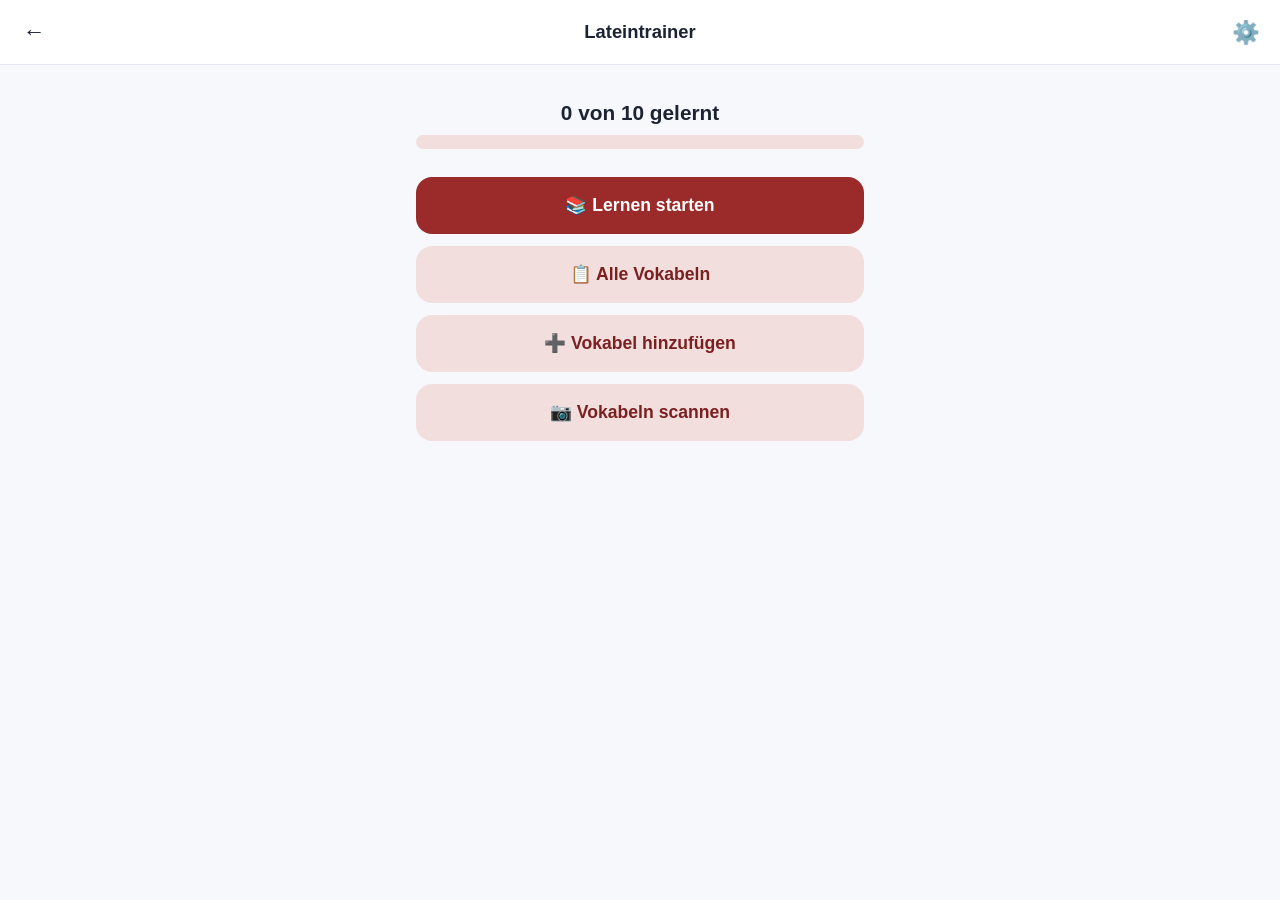
==== latein/index.html @ 379d3b6e "Neue Lateintrainer-App als eigenes Home-Bildschirm-Icon (/latein/) Eigenständige PWA im selben Repo," ====
<!DOCTYPE html>
<html lang="de">
<head>
<meta charset="UTF-8">
<meta name="viewport" content="width=device-width, initial-scale=1, viewport-fit=cover, maximum-scale=1">
<title>Lateintrainer</title>

<link rel="manifest" href="manifest.webmanifest">
<meta name="theme-color" content="#9b2a2a">
<meta name="apple-mobile-web-app-capable" content="yes">
<meta name="apple-mobile-web-app-status-bar-style" content="default">
<meta name="apple-mobile-web-app-title" content="Latein">
<link rel="apple-touch-icon" href="icons/apple-touch-icon.png">
<link rel="icon" href="icons/icon-192.png">

<link rel="stylesheet" href="style.css">
</head>
<body>

<header class="topbar">
  <button id="btn-back" class="icon-btn" hidden aria-label="Zurück">←</button>
  <h1 id="page-title">Lateintrainer</h1>
  <button id="btn-settings" class="icon-btn" aria-label="Einstellungen">⚙️</button>
</header>

<main id="app">

  <!-- ===== START / HOME ===== -->
  <section id="view-home" class="view">
    <div class="home-stats" id="home-stats">
      <p class="stat-big"><span id="stat-learned">0</span> von <span id="stat-total">0</span> gelernt</p>
      <div class="progress-bar"><div id="home-progress-fill" class="progress-fill"></div></div>
    </div>

    <div class="button-stack">
      <button class="btn btn-primary btn-large" id="btn-start-learn">📚 Lernen starten</button>
      <button class="btn btn-secondary btn-large" id="btn-vocab-list">📋 Alle Vokabeln</button>
      <button class="btn btn-secondary btn-large" id="btn-add-vocab">➕ Vokabel hinzufügen</button>
      <button class="btn btn-secondary btn-large" id="btn-scan-photo">📷 Vokabeln scannen</button>
    </div>
  </section>

  <!-- ===== LERN-SETUP ===== -->
  <section id="view-learn-setup" class="view">
    <h2>Lektion (optional)</h2>
    <select id="lesson-filter" class="select-input">
      <option value="">Alle Lektionen</option>
    </select>

    <p id="learn-setup-info" class="hint-text"></p>

    <button class="btn btn-primary btn-large" id="btn-begin-learning" style="margin-top:20px;">Los geht's</button>
  </section>

  <!-- ===== LERNMODUS ===== -->
  <section id="view-learn" class="view">
    <div class="learn-progress">
      <div class="progress-bar"><div id="learn-progress-fill" class="progress-fill"></div></div>
      <p id="learn-progress-text" class="hint-text"></p>
    </div>

    <div class="flashcard">
      <p class="card-direction">Latein → Deutsch</p>
      <p class="card-word" id="card-word">—</p>
    </div>

    <form id="answer-form" autocomplete="off">
      <input type="text" id="answer-input" class="text-input" placeholder="Deutsch eingeben…" autocapitalize="off" autocorrect="off" spellcheck="false">
      <div id="choice-answers" class="choice-group" hidden></div>
      <div id="feedback-box" class="feedback-box" hidden></div>
      <button type="submit" class="btn btn-primary btn-large" id="btn-check-answer">Prüfen</button>
      <button type="button" class="btn btn-secondary btn-large" id="btn-next-card" hidden>Weiter →</button>
    </form>
  </section>

  <!-- ===== LERNEN FERTIG ===== -->
  <section id="view-learn-done" class="view">
    <div class="done-box">
      <p class="done-emoji">🎉</p>
      <h2>Runde geschafft!</h2>
      <p id="learn-done-text" class="hint-text"></p>
      <div class="button-stack">
        <button class="btn btn-primary btn-large" id="btn-done-home">Zur Startseite</button>
        <button class="btn btn-secondary btn-large" id="btn-done-again">Nochmal lernen</button>
      </div>
    </div>
  </section>

  <!-- ===== VOKABELLISTE ===== -->
  <section id="view-list" class="view">
    <div class="list-toolbar">
      <select id="list-lesson-filter" class="select-input">
        <option value="">Alle Lektionen</option>
      </select>
      <select id="list-status-filter" class="select-input">
        <option value="">Alle</option>
        <option value="learned">Gelernt</option>
        <option value="open">Noch offen</option>
      </select>
    </div>
    <ul id="vocab-list" class="vocab-list"></ul>
    <button class="btn btn-primary btn-large fixed-bottom-btn" id="btn-list-add">➕ Neue Vokabel</button>
  </section>

  <!-- ===== VOKABEL HINZUFÜGEN / BEARBEITEN ===== -->
  <section id="view-edit" class="view">
    <form id="vocab-form">
      <label class="form-label" for="input-la">Latein</label>
      <input type="text" id="input-la" class="text-input" autocapitalize="off" autocorrect="off" spellcheck="false" required>

      <label class="form-label" for="input-de">Deutsch <small>(mehrere Übersetzungen mit Komma trennen)</small></label>
      <input type="text" id="input-de" class="text-input" autocapitalize="off" autocorrect="off" spellcheck="false" required>

      <label class="form-label" for="input-lesson">Lektion (optional)</label>
      <input type="text" id="input-lesson" class="text-input" autocapitalize="off" autocorrect="off">

      <div class="button-stack" style="margin-top:20px;">
        <button type="submit" class="btn btn-primary btn-large" id="btn-save-vocab">Speichern</button>
        <button type="button" class="btn btn-danger btn-large" id="btn-delete-vocab" hidden>Löschen</button>
        <button type="button" class="btn btn-secondary btn-large" id="btn-cancel-edit">Abbrechen</button>
      </div>
    </form>
  </section>

  <!-- ===== FOTO-SCAN ===== -->
  <section id="view-scan" class="view">
    <div id="scan-step-pick">
      <p class="hint-text">Fotografiere eine Buchseite mit einer zweispaltigen Vokabeltabelle (Latein | Deutsch) oder wähle ein vorhandenes Foto bzw. einen Screenshot aus.</p>
      <label class="btn btn-primary btn-large" id="btn-pick-photo-label" for="scan-file-input">📷 Foto wählen</label>
      <input type="file" id="scan-file-input" accept="image/*" hidden>
    </div>

    <img id="scan-preview" alt="Ausgewähltes Foto" hidden>

    <div id="scan-step-progress" hidden>
      <p class="hint-text" id="scan-progress-text">Texterkennung läuft…</p>
      <div class="progress-bar"><div id="scan-progress-fill" class="progress-fill"></div></div>
    </div>

    <div id="scan-step-correct" hidden>
      <label class="form-label" for="scan-lesson">Lektion (optional, für alle)</label>
      <input type="text" id="scan-lesson" class="text-input" autocapitalize="off" autocorrect="off">

      <p class="hint-text" id="scan-correct-info"></p>

      <div id="scan-rows"></div>

      <button type="button" class="btn btn-secondary btn-large" id="btn-scan-add-row">➕ Zeile hinzufügen</button>

      <div class="button-stack" style="margin-top:20px;">
        <button type="button" class="btn btn-primary btn-large" id="btn-scan-save">Vokabeln speichern</button>
        <button type="button" class="btn btn-secondary btn-large" id="btn-scan-cancel">Abbrechen</button>
      </div>
    </div>
  </section>

  <!-- ===== EINSTELLUNGEN ===== -->
  <section id="view-settings" class="view">
    <h2>Zentrale Vokabelliste</h2>
    <div class="button-stack">
      <button class="btn btn-primary btn-large" id="btn-load-server">☁️ Vokabeln vom Server laden</button>
    </div>
    <p class="hint-text">Lädt die gemeinsame Vokabelliste direkt – wird hinzugefügt bzw. aktualisiert, nichts wird gelöscht.</p>

    <h2>Backup</h2>
    <div class="button-stack">
      <button class="btn btn-secondary btn-large" id="btn-export">⬇️ Vokabeln exportieren</button>
      <button class="btn btn-secondary btn-large" id="btn-import">⬆️ Vokabeln aus Datei importieren</button>
      <input type="file" id="import-file-input" accept="application/json" hidden>
    </div>

    <h2>Fortschritt</h2>
    <div class="button-stack">
      <button class="btn btn-danger btn-large" id="btn-reset-progress">🔄 Lernfortschritt zurücksetzen</button>
    </div>

    <h2>Gefahrenzone</h2>
    <div class="button-stack">
      <button class="btn btn-danger btn-large" id="btn-delete-all">🗑️ Alle Vokabeln löschen</button>
    </div>

    <p id="settings-message" class="hint-text"></p>
  </section>

</main>

<div id="toast" class="toast" hidden></div>

<script src="app.js"></script>
</body>
</html>
---- latein/style.css ----
:root {
  --accent: #9b2a2a;
  --accent-dark: #7a2020;
  --accent-light: #f3dede;
  --yellow: #e6b95a;
  --green: #35b36b;
  --red: #e5484d;
  --bg: #f6f8fc;
  --text: #1c2333;
  --text-soft: #5c6478;
  --card-bg: #ffffff;
  --border: #e2e7f1;
  --radius: 16px;
  --safe-top: env(safe-area-inset-top, 0px);
  --safe-bottom: env(safe-area-inset-bottom, 0px);
}

* { box-sizing: border-box; }

html, body {
  margin: 0;
  padding: 0;
  height: 100%;
  background: var(--bg);
  color: var(--text);
  font-family: -apple-system, BlinkMacSystemFont, "SF Pro Text", "Helvetica Neue", Arial, sans-serif;
  -webkit-tap-highlight-color: transparent;
}

body {
  overscroll-behavior-y: none;
}

h1, h2 { margin: 0 0 12px 0; }
h2 { font-size: 1.05rem; color: var(--text-soft); margin-top: 24px; }

.topbar {
  position: sticky;
  top: 0;
  z-index: 10;
  display: flex;
  align-items: center;
  justify-content: space-between;
  padding: calc(var(--safe-top) + 10px) 12px 10px 12px;
  background: var(--card-bg);
  border-bottom: 1px solid var(--border);
}

.topbar h1 {
  font-size: 1.15rem;
  flex: 1;
  text-align: center;
  margin: 0;
}

.icon-btn {
  width: 44px;
  height: 44px;
  border: none;
  background: transparent;
  font-size: 1.4rem;
  display: flex;
  align-items: center;
  justify-content: center;
  border-radius: 50%;
  color: var(--text);
}
.icon-btn:active { background: var(--accent-light); }

#app {
  max-width: 480px;
  margin: 0 auto;
  padding: 16px 16px calc(32px + var(--safe-bottom)) 16px;
}

.view { display: none; }
.view.active { display: block; }

/* ===== Buttons ===== */
.button-stack {
  display: flex;
  flex-direction: column;
  gap: 12px;
}

.btn {
  display: block;
  width: 100%;
  border: none;
  border-radius: var(--radius);
  font-size: 1.05rem;
  font-weight: 600;
  padding: 16px 20px;
  cursor: pointer;
  text-align: center;
  transition: transform .05s ease;
}
.btn:active { transform: scale(0.97); }

.btn-large { font-size: 1.1rem; padding: 18px 20px; min-height: 56px; }

.btn-primary { background: var(--accent); color: #fff; }
.btn-secondary { background: var(--accent-light); color: var(--accent-dark); }
.btn-danger { background: #fdeceb; color: var(--red); }

.fixed-bottom-btn { margin-top: 20px; }

/* ===== Home ===== */
.home-stats { text-align: center; margin: 20px 0 28px 0; }
.stat-big { font-size: 1.3rem; font-weight: 700; margin: 0 0 10px 0; }

.progress-bar {
  width: 100%;
  height: 14px;
  background: var(--accent-light);
  border-radius: 999px;
  overflow: hidden;
}
.progress-fill {
  height: 100%;
  width: 0%;
  background: linear-gradient(90deg, var(--accent), var(--accent-dark));
  border-radius: 999px;
  transition: width .3s ease;
}

/* ===== Choice buttons ===== */
.choice-group {
  display: flex;
  flex-direction: column;
  gap: 12px;
  margin-bottom: 8px;
}
.choice-btn {
  border: 2px solid var(--border);
  background: var(--card-bg);
  border-radius: var(--radius);
  padding: 16px;
  font-size: 1.15rem;
  font-weight: 600;
  text-align: center;
  line-height: 1.6;
  cursor: pointer;
}
.choice-btn small { color: var(--text-soft); font-weight: 500; font-size: .85rem; }
.choice-btn.selected { border-color: var(--accent); background: var(--accent-light); }
.choice-btn.correct { border-color: var(--green); background: #e7f8ee; color: var(--green); }
.choice-btn.wrong { border-color: var(--red); background: #fdeceb; color: var(--red); }
.choice-btn:disabled { cursor: default; opacity: .75; }
#choice-answers.choice-group { margin-top: 4px; margin-bottom: 14px; }

.select-input {
  width: 100%;
  font-size: 1rem;
  padding: 14px 12px;
  border-radius: 12px;
  border: 2px solid var(--border);
  background: var(--card-bg);
  color: var(--text);
  appearance: none;
  -webkit-appearance: none;
}

.hint-text { color: var(--text-soft); font-size: .9rem; margin: 8px 0; }

/* ===== Lernmodus ===== */
.learn-progress { margin-bottom: 16px; }

.flashcard {
  background: var(--card-bg);
  border-radius: 20px;
  padding: 40px 20px;
  text-align: center;
  box-shadow: 0 2px 14px rgba(30, 50, 100, 0.08);
  position: relative;
  min-height: 160px;
  display: flex;
  flex-direction: column;
  align-items: center;
  justify-content: center;
  gap: 10px;
}

.card-direction {
  position: absolute;
  top: 14px;
  left: 20px;
  font-size: .8rem;
  color: var(--text-soft);
  font-weight: 600;
  letter-spacing: .02em;
}

.card-word {
  font-size: 1.8rem;
  font-weight: 700;
  margin: 0;
  word-break: break-word;
}

.speak-btn {
  font-size: 1.6rem;
}

#answer-form { margin-top: 20px; }

.text-input {
  width: 100%;
  font-size: 1.15rem;
  padding: 16px 14px;
  border-radius: 14px;
  border: 2px solid var(--border);
  background: var(--card-bg);
  color: var(--text);
  margin-bottom: 14px;
}
.text-input:focus { outline: none; border-color: var(--accent); }

.feedback-box {
  border-radius: 14px;
  padding: 14px;
  margin-bottom: 14px;
  font-size: 1rem;
  font-weight: 600;
  text-align: center;
}
.feedback-box.correct { background: #e7f8ee; color: var(--green); }
.feedback-box.wrong { background: #fdeceb; color: var(--red); }

/* ===== Done screen ===== */
.done-box { text-align: center; margin-top: 40px; }
.done-emoji { font-size: 3.5rem; margin: 0 0 6px 0; }

/* ===== Vokabelliste ===== */
.list-toolbar {
  display: flex;
  gap: 10px;
  margin-bottom: 16px;
}

.vocab-list {
  list-style: none;
  margin: 0;
  padding: 0;
  display: flex;
  flex-direction: column;
  gap: 10px;
}

.vocab-item {
  background: var(--card-bg);
  border-radius: 14px;
  padding: 14px 16px;
  display: flex;
  align-items: center;
  justify-content: space-between;
  gap: 10px;
  cursor: pointer;
  border: 1px solid var(--border);
}

.vocab-item-text { min-width: 0; }
.vocab-item-en { font-weight: 700; font-size: 1.02rem; }
.vocab-item-de { color: var(--text-soft); font-size: .92rem; overflow: hidden; text-overflow: ellipsis; white-space: nowrap; }

.vocab-item-badges { display: flex; gap: 6px; flex-shrink: 0; }
.badge {
  font-size: .72rem;
  font-weight: 700;
  padding: 4px 8px;
  border-radius: 999px;
  background: var(--accent-light);
  color: var(--accent-dark);
}
.badge.done { background: #e7f8ee; color: var(--green); }

.empty-state { text-align: center; color: var(--text-soft); margin-top: 40px; }

/* ===== Formular ===== */
.form-label {
  display: block;
  font-weight: 600;
  margin: 16px 0 8px 0;
  font-size: .95rem;
}
.form-label small { font-weight: 400; color: var(--text-soft); }

/* ===== Foto-Scan ===== */
#scan-preview {
  display: block;
  width: 100%;
  border-radius: 14px;
  margin: 16px 0;
  box-shadow: 0 2px 10px rgba(30, 50, 100, 0.1);
}

.scan-row {
  background: var(--card-bg);
  border: 1px solid var(--border);
  border-radius: 14px;
  padding: 12px;
  margin-bottom: 12px;
}
.scan-row-header {
  display: flex;
  align-items: center;
  justify-content: space-between;
  margin-bottom: 8px;
}
.scan-row-label {
  font-weight: 600;
  color: var(--text-soft);
  font-size: .85rem;
}
.scan-row .text-input { margin-bottom: 8px; }
.scan-row .text-input:last-child { margin-bottom: 0; }

/* ===== Settings ===== */
.settings-row {
  display: flex;
  align-items: center;
  justify-content: space-between;
  gap: 16px;
  padding: 14px 0;
  border-bottom: 1px solid var(--border);
}
.settings-label { font-weight: 600; margin: 0 0 2px 0; }

.switch { position: relative; display: inline-block; width: 52px; height: 32px; flex-shrink: 0; }
.switch input { opacity: 0; width: 0; height: 0; }
.slider {
  position: absolute; cursor: pointer; inset: 0;
  background: #d7dceb; border-radius: 999px; transition: .2s;
}
.slider::before {
  content: ""; position: absolute; height: 26px; width: 26px; left: 3px; bottom: 3px;
  background: #fff; border-radius: 50%; transition: .2s;
  box-shadow: 0 1px 3px rgba(0,0,0,.2);
}
.switch input:checked + .slider { background: var(--accent); }
.switch input:checked + .slider::before { transform: translateX(20px); }

#voice-select-row { flex-direction: column; align-items: stretch; }
#voice-select-row > div { margin-bottom: 8px; }

/* ===== Toast ===== */
.toast {
  position: fixed;
  left: 50%;
  bottom: calc(24px + var(--safe-bottom));
  transform: translateX(-50%);
  background: var(--text);
  color: #fff;
  padding: 12px 20px;
  border-radius: 999px;
  font-size: .95rem;
  font-weight: 600;
  z-index: 100;
  box-shadow: 0 4px 16px rgba(0,0,0,.2);
  max-width: 90%;
  text-align: center;
}

@media (prefers-color-scheme: dark) {
  :root {
    --bg: #12151f;
    --text: #eef1fa;
    --text-soft: #9aa2b8;
    --card-bg: #1c2130;
    --border: #2b3146;
    --accent-light: #3a2222;
  }
  .feedback-box.correct { background: #163827; }
  .feedback-box.wrong { background: #3a1f20; }
  .badge.done { background: #163827; }
}
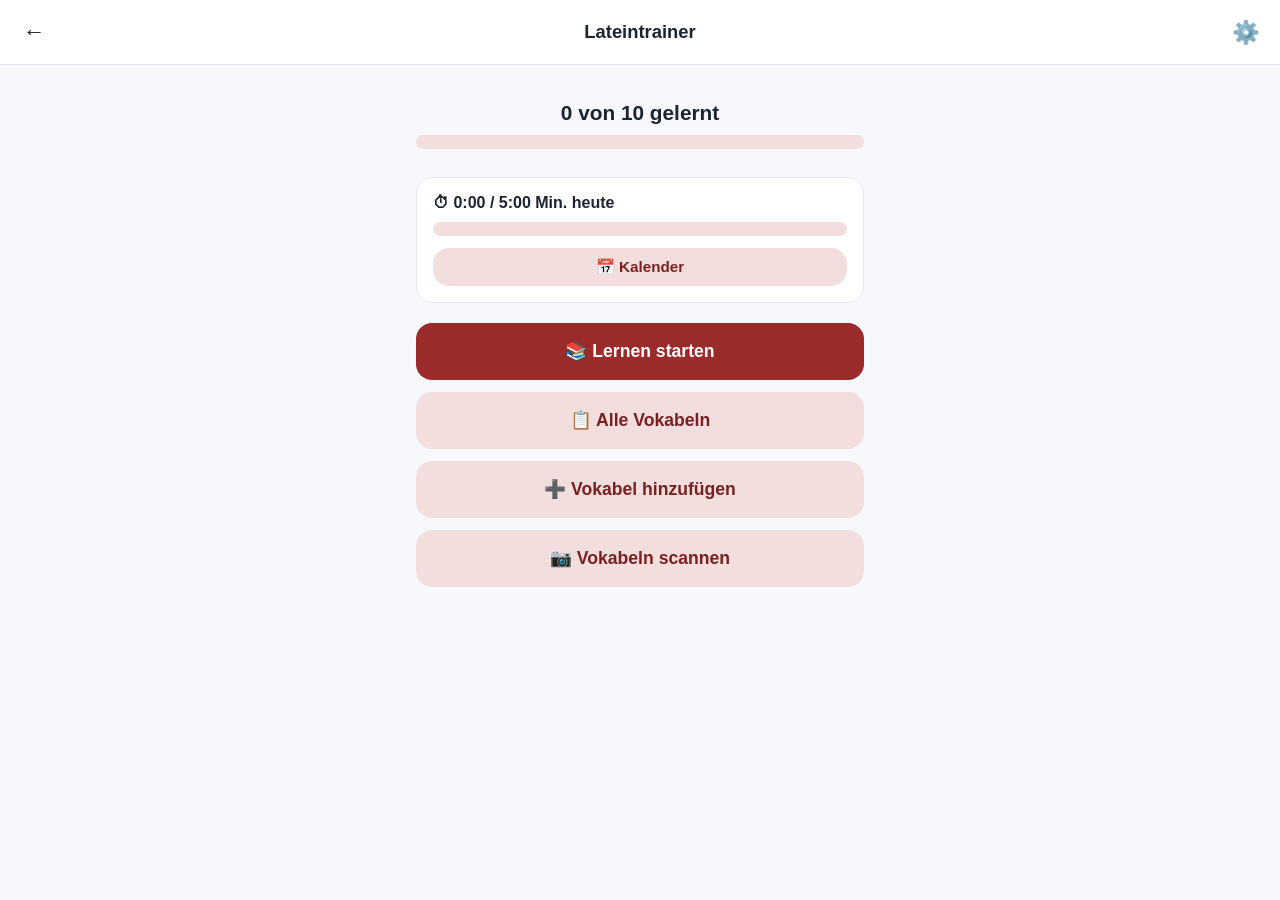
==== commit c8d0e1b4: "Tagesziel (5 Min./Tag) mit Streak und Kalenderansicht auch im Lateintrainer Gleiche Funktion wie im " ====
--- a/latein/index.html
+++ b/latein/index.html
@@ -30,6 +30,15 @@
     <div class="home-stats" id="home-stats">
       <p class="stat-big"><span id="stat-learned">0</span> von <span id="stat-total">0</span> gelernt</p>
       <div class="progress-bar"><div id="home-progress-fill" class="progress-fill"></div></div>
+    </div>
+
+    <div class="goal-card" id="goal-card">
+      <div class="goal-card-head">
+        <p class="goal-card-title" id="goal-card-title">⏱ 0:00 / 5:00 Min. heute</p>
+        <p class="goal-card-streak" id="goal-card-streak" hidden></p>
+      </div>
+      <div class="progress-bar"><div id="goal-progress-fill" class="progress-fill"></div></div>
+      <button class="btn btn-secondary" id="btn-open-calendar" style="margin-top:12px;">📅 Kalender</button>
     </div>
 
     <div class="button-stack">
@@ -182,6 +191,21 @@
     <p id="settings-message" class="hint-text"></p>
   </section>
 
+  <!-- ===== KALENDER ===== -->
+  <section id="view-calendar" class="view">
+    <div class="calendar-nav">
+      <button class="icon-btn" id="btn-calendar-prev" aria-label="Vorheriger Monat">‹</button>
+      <p class="calendar-title" id="calendar-title">—</p>
+      <button class="icon-btn" id="btn-calendar-next" aria-label="Nächster Monat">›</button>
+    </div>
+    <div class="calendar-grid" id="calendar-grid"></div>
+    <div class="calendar-legend">
+      <p><span class="calendar-legend-dot met">⭐</span> Tagesziel erreicht (5 Min.)</p>
+      <p><span class="calendar-legend-dot waived">✓</span> Nichts mehr zu lernen an dem Tag</p>
+      <p><span class="calendar-legend-dot partial">•</span> Etwas gelernt, Ziel noch nicht erreicht</p>
+    </div>
+  </section>
+
 </main>
 
 <div id="toast" class="toast" hidden></div>
--- a/latein/style.css
+++ b/latein/style.css
@@ -124,6 +124,93 @@
   transition: width .3s ease;
 }
 
+/* ===== Tagesziel ===== */
+.goal-card {
+  background: var(--card-bg);
+  border-radius: 16px;
+  padding: 16px;
+  margin-bottom: 20px;
+  border: 1px solid var(--border);
+}
+.goal-card-head {
+  display: flex;
+  align-items: center;
+  justify-content: space-between;
+  gap: 10px;
+  margin-bottom: 10px;
+}
+.goal-card-title { font-weight: 700; margin: 0; }
+.goal-card-streak { margin: 0; font-size: .9rem; color: var(--text-soft); white-space: nowrap; }
+.goal-card.met .goal-card-title { color: var(--green); }
+.btn-secondary.btn-small,
+.goal-card .btn { padding: 10px 16px; font-size: .95rem; min-height: auto; }
+
+/* ===== Kalender ===== */
+.calendar-nav {
+  display: flex;
+  align-items: center;
+  justify-content: space-between;
+  margin-bottom: 12px;
+}
+.calendar-title { font-weight: 700; font-size: 1.05rem; margin: 0; }
+
+.calendar-grid {
+  display: grid;
+  grid-template-columns: repeat(7, 1fr);
+  gap: 4px;
+  margin-bottom: 16px;
+}
+.calendar-weekday {
+  text-align: center;
+  font-size: .75rem;
+  font-weight: 600;
+  color: var(--text-soft);
+  padding-bottom: 4px;
+}
+.calendar-day {
+  aspect-ratio: 1;
+  display: flex;
+  flex-direction: column;
+  align-items: center;
+  justify-content: center;
+  border-radius: 10px;
+  background: var(--card-bg);
+  border: 1px solid var(--border);
+  font-size: .85rem;
+  gap: 2px;
+}
+.calendar-day.empty { background: transparent; border-color: transparent; }
+.calendar-day.today { border-color: var(--accent); border-width: 2px; }
+.calendar-day-num { font-weight: 600; }
+.calendar-day-mark { font-size: .75rem; line-height: 1; min-height: 12px; }
+.calendar-day.met { background: #e7f8ee; }
+.calendar-day.met .calendar-day-num { color: var(--green); }
+.calendar-day.waived { background: #eef4f1; }
+.calendar-day.waived .calendar-day-num { color: var(--text-soft); }
+.calendar-day.partial { background: #fff6e3; }
+
+.calendar-legend p {
+  display: flex;
+  align-items: center;
+  gap: 8px;
+  font-size: .85rem;
+  color: var(--text-soft);
+  margin: 6px 0;
+}
+.calendar-legend-dot {
+  display: inline-flex;
+  align-items: center;
+  justify-content: center;
+  width: 22px;
+  height: 22px;
+  border-radius: 50%;
+  font-size: .8rem;
+  flex-shrink: 0;
+}
+.calendar-legend-dot.met { background: #e7f8ee; }
+.calendar-legend-dot.waived { background: #eef4f1; }
+.calendar-legend-dot.partial { background: #fff6e3; }
+
 /* ===== Choice buttons ===== */
 .choice-group {
   display: flex;
@@ -373,4 +460,10 @@
   .feedback-box.correct { background: #163827; }
   .feedback-box.wrong { background: #3a1f20; }
   .badge.done { background: #163827; }
-}
+  .calendar-day.met,
+  .calendar-legend-dot.met { background: #163827; }
+  .calendar-day.waived,
+  .calendar-legend-dot.waived { background: #232a29; }
+  .calendar-day.partial,
+  .calendar-legend-dot.partial { background: #3a3220; }
+}
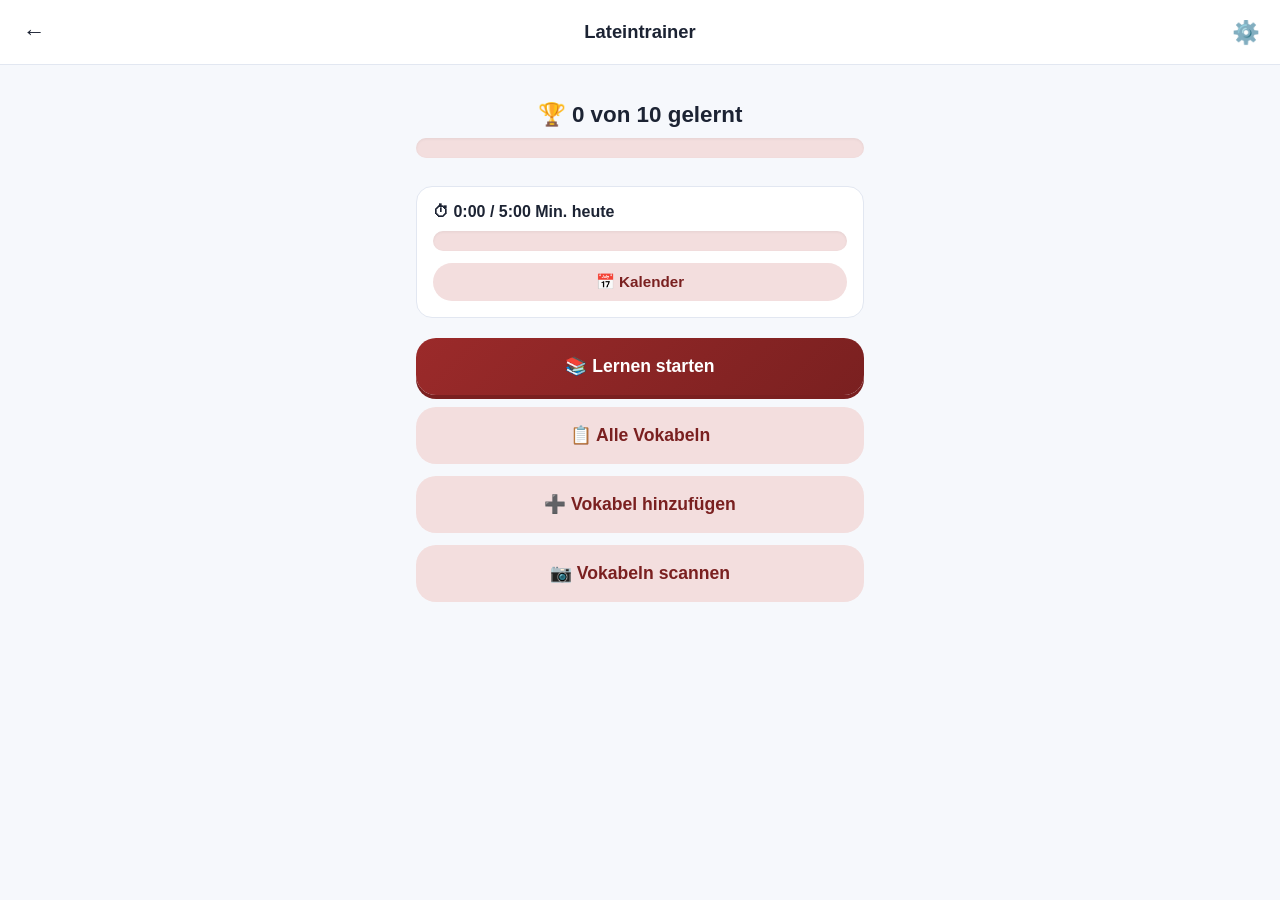
==== commit 49b2136d: "Verspielteres Design für 11-12-Jährige (beide Apps) Rundere Formen, kräftigere Buttons mit 3D-Druck-" ====
--- a/latein/index.html
+++ b/latein/index.html
@@ -28,7 +28,7 @@
   <!-- ===== START / HOME ===== -->
   <section id="view-home" class="view">
     <div class="home-stats" id="home-stats">
-      <p class="stat-big"><span id="stat-learned">0</span> von <span id="stat-total">0</span> gelernt</p>
+      <p class="stat-big">🏆 <span id="stat-learned">0</span> von <span id="stat-total">0</span> gelernt</p>
       <div class="progress-bar"><div id="home-progress-fill" class="progress-fill"></div></div>
     </div>
 
--- a/latein/style.css
+++ b/latein/style.css
@@ -10,7 +10,7 @@
   --text-soft: #5c6478;
   --card-bg: #ffffff;
   --border: #e2e7f1;
-  --radius: 16px;
+  --radius: 20px;
   --safe-top: env(safe-area-inset-top, 0px);
   --safe-bottom: env(safe-area-inset-bottom, 0px);
 }
@@ -89,32 +89,48 @@
   border: none;
   border-radius: var(--radius);
   font-size: 1.05rem;
-  font-weight: 600;
+  font-weight: 700;
   padding: 16px 20px;
   cursor: pointer;
   text-align: center;
-  transition: transform .05s ease;
-}
-.btn:active { transform: scale(0.97); }
+  transition: transform .05s ease, box-shadow .05s ease;
+}
+.btn:active { transform: scale(0.97) translateY(1px); }
 
 .btn-large { font-size: 1.1rem; padding: 18px 20px; min-height: 56px; }
 
-.btn-primary { background: var(--accent); color: #fff; }
+.btn-primary {
+  background: linear-gradient(135deg, var(--accent), var(--accent-dark));
+  color: #fff;
+  box-shadow: 0 4px 0 var(--accent-dark);
+}
+.btn-primary:active { box-shadow: 0 1px 0 var(--accent-dark); }
+
 .btn-secondary { background: var(--accent-light); color: var(--accent-dark); }
 .btn-danger { background: #fdeceb; color: var(--red); }
 
+/* Kleiner Bounce beim Loslassen, fuer ein verspielteres Gefuehl */
+@keyframes btn-pop {
+  0% { transform: scale(1); }
+  40% { transform: scale(0.93); }
+  70% { transform: scale(1.04); }
+  100% { transform: scale(1); }
+}
+.btn.pop, .choice-btn.pop { animation: btn-pop .28s ease; }
+
 .fixed-bottom-btn { margin-top: 20px; }
 
 /* ===== Home ===== */
 .home-stats { text-align: center; margin: 20px 0 28px 0; }
-.stat-big { font-size: 1.3rem; font-weight: 700; margin: 0 0 10px 0; }
+.stat-big { font-size: 1.4rem; font-weight: 800; margin: 0 0 10px 0; }
 
 .progress-bar {
   width: 100%;
-  height: 14px;
+  height: 20px;
   background: var(--accent-light);
   border-radius: 999px;
   overflow: hidden;
+  box-shadow: inset 0 1px 3px rgba(0,0,0,.06);
 }
 .progress-fill {
   height: 100%;
@@ -140,7 +156,16 @@
   margin-bottom: 10px;
 }
 .goal-card-title { font-weight: 700; margin: 0; }
-.goal-card-streak { margin: 0; font-size: .9rem; color: var(--text-soft); white-space: nowrap; }
+.goal-card-streak {
+  margin: 0;
+  font-size: .85rem;
+  font-weight: 700;
+  color: #b45f0e;
+  white-space: nowrap;
+  background: #fff1dc;
+  padding: 5px 10px;
+  border-radius: 999px;
+}
 .goal-card.met .goal-card-title { color: var(--green); }
 .btn-secondary.btn-small,
 .goal-card .btn { padding: 10px 16px; font-size: .95rem; min-height: auto; }
@@ -466,4 +491,28 @@
   .calendar-legend-dot.waived { background: #232a29; }
   .calendar-day.partial,
   .calendar-legend-dot.partial { background: #3a3220; }
-}
+  .goal-card-streak { background: #3a2b14; color: #ffb75e; }
+}
+
+/* ===== Konfetti (Tagesziel erreicht) ===== */
+.confetti-container {
+  position: fixed;
+  inset: 0;
+  pointer-events: none;
+  z-index: 200;
+  overflow: hidden;
+}
+.confetti-piece {
+  position: absolute;
+  top: -12px;
+  width: 8px;
+  height: 14px;
+  border-radius: 2px;
+  animation-name: confetti-fall;
+  animation-timing-function: ease-in;
+  animation-fill-mode: forwards;
+}
+@keyframes confetti-fall {
+  0% { transform: translateY(0) rotate(0deg); opacity: 1; }
+  100% { transform: translateY(100vh) rotate(540deg); opacity: .9; }
+}
